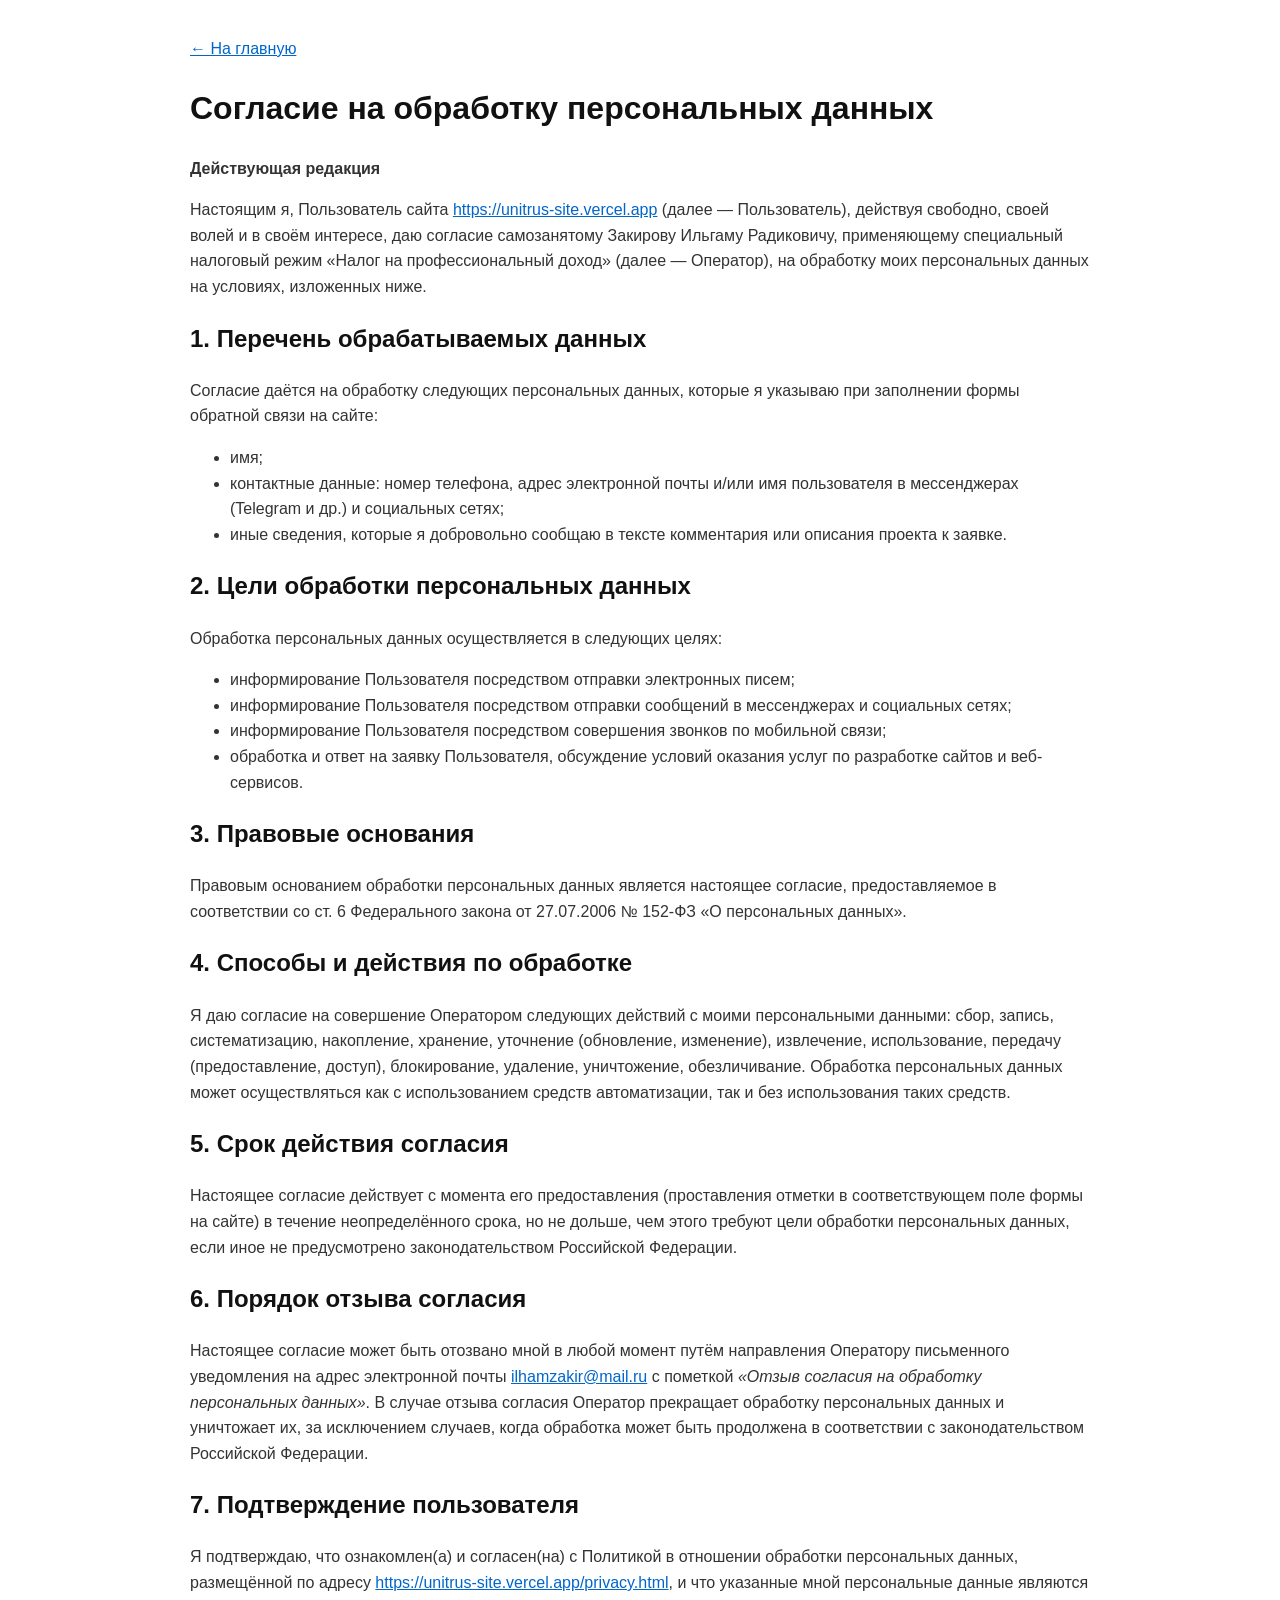
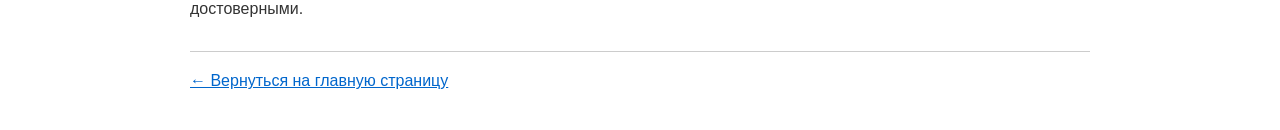
==== consent.html @ 4d6ddd2b "Create consent.html" ====
<!DOCTYPE html>
<html lang="ru">
<head>
    <meta charset="UTF-8">
    <meta name="viewport" content="width=device-width, initial-scale=1.0">
    <title>Согласие на обработку персональных данных</title>
    <style>
        body {
            font-family: Arial, sans-serif;
            line-height: 1.6;
            color: #333;
            max-width: 900px;
            margin: 0 auto;
            padding: 20px;
        }
        h1, h2 {
            color: #111;
        }
        a {
            color: #0066cc;
        }
    </style>
</head>
<body>

    <p><a href="index.html">&larr; На главную</a></p>

    <h1>Согласие на обработку персональных данных</h1>
    <p><strong>Действующая редакция</strong></p>

    <p>Настоящим я, Пользователь сайта <a href="https://unitrus-site.vercel.app">https://unitrus-site.vercel.app</a> (далее — Пользователь), действуя свободно, своей волей и в своём интересе, даю согласие самозанятому Закирову Ильгаму Радиковичу, применяющему специальный налоговый режим «Налог на профессиональный доход» (далее — Оператор), на обработку моих персональных данных на условиях, изложенных ниже.</p>

    <h2>1. Перечень обрабатываемых данных</h2>
    <p>Согласие даётся на обработку следующих персональных данных, которые я указываю при заполнении формы обратной связи на сайте:</p>
    <ul>
        <li>имя;</li>
        <li>контактные данные: номер телефона, адрес электронной почты и/или имя пользователя в мессенджерах (Telegram и др.) и социальных сетях;</li>
        <li>иные сведения, которые я добровольно сообщаю в тексте комментария или описания проекта к заявке.</li>
    </ul>

    <h2>2. Цели обработки персональных данных</h2>
    <p>Обработка персональных данных осуществляется в следующих целях:</p>
    <ul>
        <li>информирование Пользователя посредством отправки электронных писем;</li>
        <li>информирование Пользователя посредством отправки сообщений в мессенджерах и социальных сетях;</li>
        <li>информирование Пользователя посредством совершения звонков по мобильной связи;</li>
        <li>обработка и ответ на заявку Пользователя, обсуждение условий оказания услуг по разработке сайтов и веб-сервисов.</li>
    </ul>

    <h2>3. Правовые основания</h2>
    <p>Правовым основанием обработки персональных данных является настоящее согласие, предоставляемое в соответствии со ст. 6 Федерального закона от 27.07.2006 № 152-ФЗ «О персональных данных».</p>

    <h2>4. Способы и действия по обработке</h2>
    <p>Я даю согласие на совершение Оператором следующих действий с моими персональными данными: сбор, запись, систематизацию, накопление, хранение, уточнение (обновление, изменение), извлечение, использование, передачу (предоставление, доступ), блокирование, удаление, уничтожение, обезличивание. Обработка персональных данных может осуществляться как с использованием средств автоматизации, так и без использования таких средств.</p>

    <h2>5. Срок действия согласия</h2>
    <p>Настоящее согласие действует с момента его предоставления (проставления отметки в соответствующем поле формы на сайте) в течение неопределённого срока, но не дольше, чем этого требуют цели обработки персональных данных, если иное не предусмотрено законодательством Российской Федерации.</p>

    <h2>6. Порядок отзыва согласия</h2>
    <p>Настоящее согласие может быть отозвано мной в любой момент путём направления Оператору письменного уведомления на адрес электронной почты <a href="mailto:ilhamzakir@mail.ru">ilhamzakir@mail.ru</a> с пометкой <em>«Отзыв согласия на обработку персональных данных»</em>. В случае отзыва согласия Оператор прекращает обработку персональных данных и уничтожает их, за исключением случаев, когда обработка может быть продолжена в соответствии с законодательством Российской Федерации.</p>

    <h2>7. Подтверждение пользователя</h2>
    <p>Я подтверждаю, что ознакомлен(а) и согласен(на) с Политикой в отношении обработки персональных данных, размещённой по адресу <a href="https://unitrus-site.vercel.app/privacy.html" target="_blank">https://unitrus-site.vercel.app/privacy.html</a>, и что указанные мной персональные данные являются достоверными.</p>

    <hr style="margin-top: 30px; border: 0; border-top: 1px solid #ccc;">
    <p><a href="index.html">&larr; Вернуться на главную страницу</a></p>

</body>
</html>
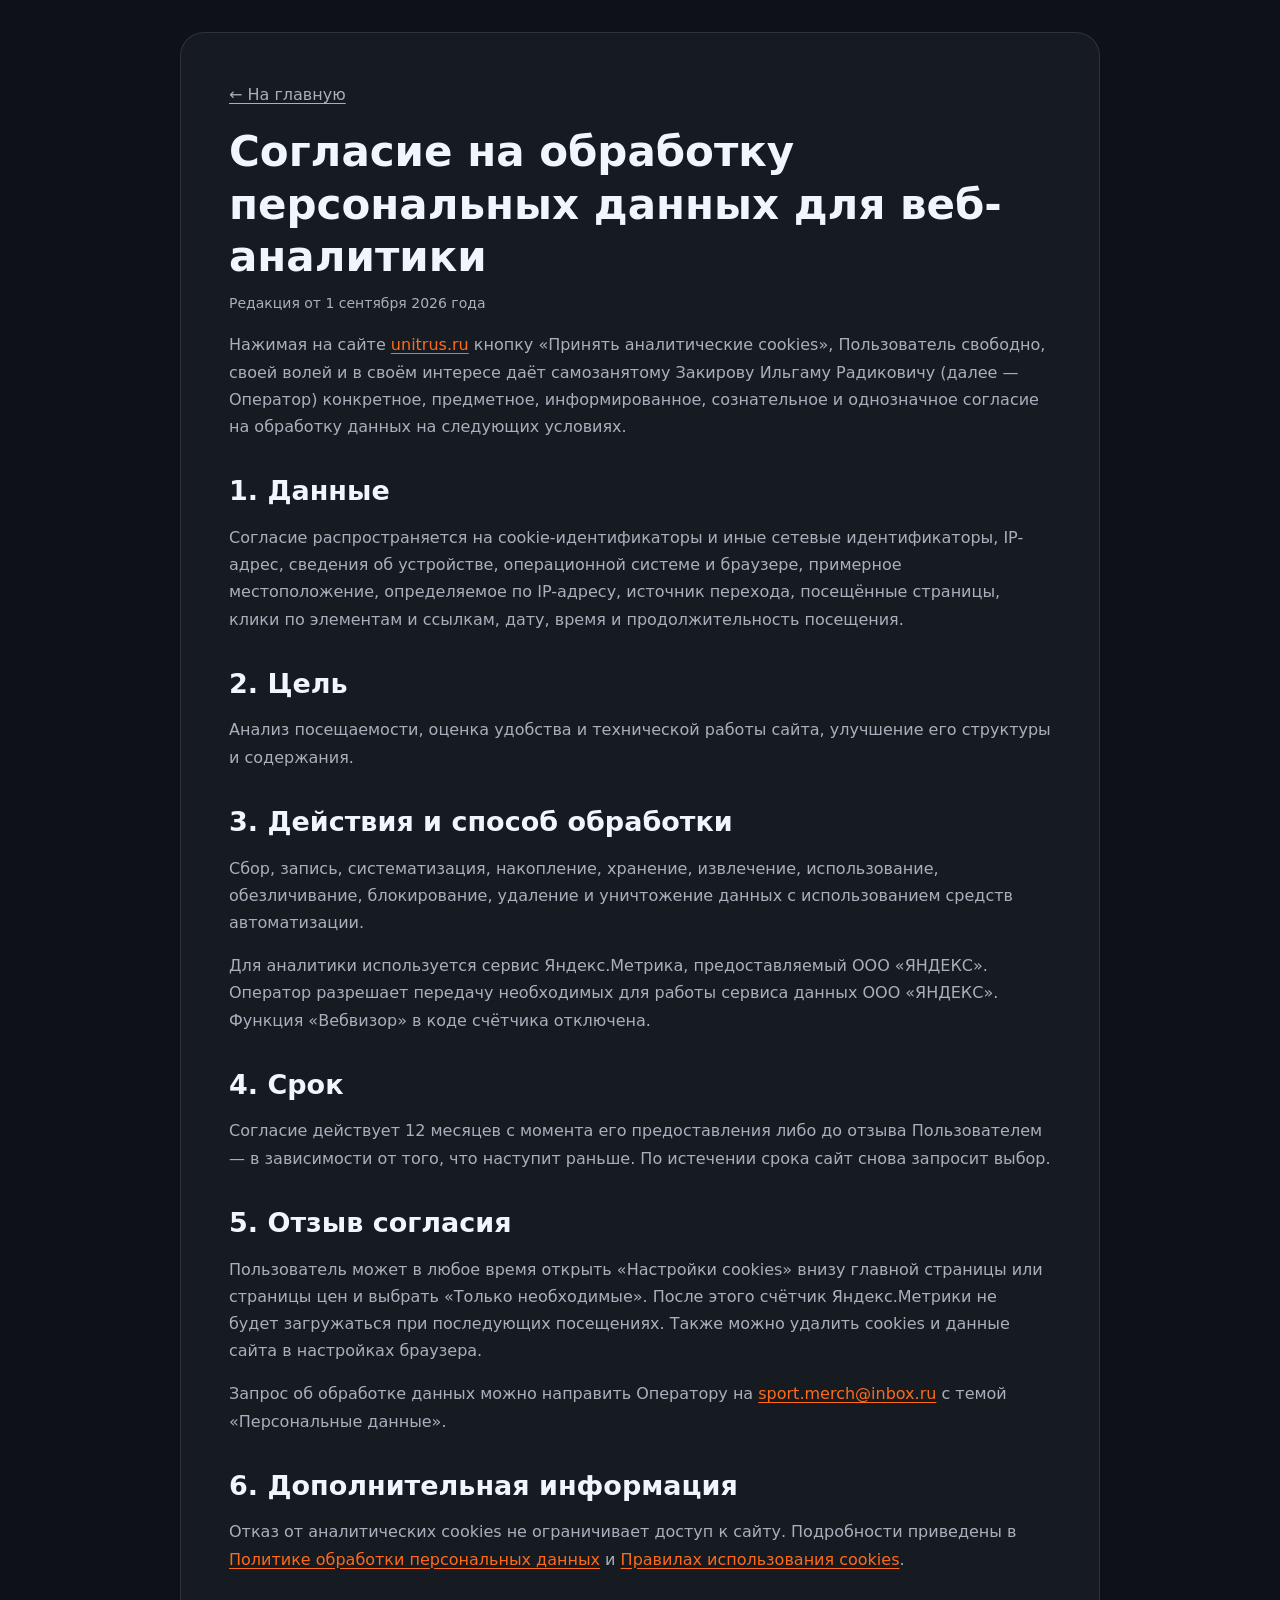
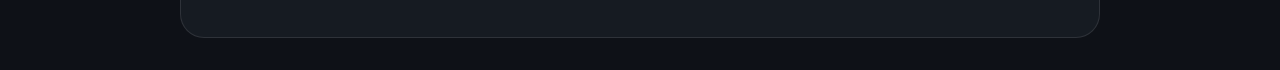
==== commit a0ad6ccf: "Make UNITRUS privacy and cookie handling compliant" ====
--- a/consent.html
+++ b/consent.html
@@ -1,69 +1,41 @@
-<!DOCTYPE html>
+<!doctype html>
 <html lang="ru">
 <head>
-    <meta charset="UTF-8">
-    <meta name="viewport" content="width=device-width, initial-scale=1.0">
-    <title>Согласие на обработку персональных данных</title>
-    <style>
-        body {
-            font-family: Arial, sans-serif;
-            line-height: 1.6;
-            color: #333;
-            max-width: 900px;
-            margin: 0 auto;
-            padding: 20px;
-        }
-        h1, h2 {
-            color: #111;
-        }
-        a {
-            color: #0066cc;
-        }
-    </style>
+  <meta charset="utf-8">
+  <meta name="viewport" content="width=device-width, initial-scale=1">
+  <title>Согласие на обработку данных для веб-аналитики — UNITRUS</title>
+  <meta name="description" content="Условия согласия на обработку данных с помощью Яндекс.Метрики на сайте UNITRUS.">
+  <link rel="canonical" href="https://unitrus.ru/consent.html">
+  <link rel="icon" type="image/png" href="/favicon.png">
+  <link rel="stylesheet" href="/assets/legal.css">
 </head>
 <body>
+  <main>
+    <a class="back-link" href="/">← На главную</a>
+    <h1>Согласие на обработку персональных данных для веб-аналитики</h1>
+    <p class="document-date">Редакция от 1 сентября 2026 года</p>
 
-    <p><a href="index.html">&larr; На главную</a></p>
+    <p>Нажимая на сайте <a href="https://unitrus.ru/">unitrus.ru</a> кнопку «Принять аналитические cookies», Пользователь свободно, своей волей и в своём интересе даёт самозанятому Закирову Ильгаму Радиковичу (далее — Оператор) конкретное, предметное, информированное, сознательное и однозначное согласие на обработку данных на следующих условиях.</p>
 
-    <h1>Согласие на обработку персональных данных</h1>
-    <p><strong>Действующая редакция</strong></p>
+    <h2>1. Данные</h2>
+    <p>Согласие распространяется на cookie-идентификаторы и иные сетевые идентификаторы, IP-адрес, сведения об устройстве, операционной системе и браузере, примерное местоположение, определяемое по IP-адресу, источник перехода, посещённые страницы, клики по элементам и ссылкам, дату, время и продолжительность посещения.</p>
 
-    <p>Настоящим я, Пользователь сайта <a href="https://unitrus-site.vercel.app">https://unitrus-site.vercel.app</a> (далее — Пользователь), действуя свободно, своей волей и в своём интересе, даю согласие самозанятому Закирову Ильгаму Радиковичу, применяющему специальный налоговый режим «Налог на профессиональный доход» (далее — Оператор), на обработку моих персональных данных на условиях, изложенных ниже.</p>
+    <h2>2. Цель</h2>
+    <p>Анализ посещаемости, оценка удобства и технической работы сайта, улучшение его структуры и содержания.</p>
 
-    <h2>1. Перечень обрабатываемых данных</h2>
-    <p>Согласие даётся на обработку следующих персональных данных, которые я указываю при заполнении формы обратной связи на сайте:</p>
-    <ul>
-        <li>имя;</li>
-        <li>контактные данные: номер телефона, адрес электронной почты и/или имя пользователя в мессенджерах (Telegram и др.) и социальных сетях;</li>
-        <li>иные сведения, которые я добровольно сообщаю в тексте комментария или описания проекта к заявке.</li>
-    </ul>
+    <h2>3. Действия и способ обработки</h2>
+    <p>Сбор, запись, систематизация, накопление, хранение, извлечение, использование, обезличивание, блокирование, удаление и уничтожение данных с использованием средств автоматизации.</p>
+    <p>Для аналитики используется сервис Яндекс.Метрика, предоставляемый ООО «ЯНДЕКС». Оператор разрешает передачу необходимых для работы сервиса данных ООО «ЯНДЕКС». Функция «Вебвизор» в коде счётчика отключена.</p>
 
-    <h2>2. Цели обработки персональных данных</h2>
-    <p>Обработка персональных данных осуществляется в следующих целях:</p>
-    <ul>
-        <li>информирование Пользователя посредством отправки электронных писем;</li>
-        <li>информирование Пользователя посредством отправки сообщений в мессенджерах и социальных сетях;</li>
-        <li>информирование Пользователя посредством совершения звонков по мобильной связи;</li>
-        <li>обработка и ответ на заявку Пользователя, обсуждение условий оказания услуг по разработке сайтов и веб-сервисов.</li>
-    </ul>
+    <h2>4. Срок</h2>
+    <p>Согласие действует 12 месяцев с момента его предоставления либо до отзыва Пользователем — в зависимости от того, что наступит раньше. По истечении срока сайт снова запросит выбор.</p>
 
-    <h2>3. Правовые основания</h2>
-    <p>Правовым основанием обработки персональных данных является настоящее согласие, предоставляемое в соответствии со ст. 6 Федерального закона от 27.07.2006 № 152-ФЗ «О персональных данных».</p>
+    <h2>5. Отзыв согласия</h2>
+    <p>Пользователь может в любое время открыть «Настройки cookies» внизу главной страницы или страницы цен и выбрать «Только необходимые». После этого счётчик Яндекс.Метрики не будет загружаться при последующих посещениях. Также можно удалить cookies и данные сайта в настройках браузера.</p>
+    <p>Запрос об обработке данных можно направить Оператору на <a href="mailto:sport.merch@inbox.ru">sport.merch@inbox.ru</a> с темой «Персональные данные».</p>
 
-    <h2>4. Способы и действия по обработке</h2>
-    <p>Я даю согласие на совершение Оператором следующих действий с моими персональными данными: сбор, запись, систематизацию, накопление, хранение, уточнение (обновление, изменение), извлечение, использование, передачу (предоставление, доступ), блокирование, удаление, уничтожение, обезличивание. Обработка персональных данных может осуществляться как с использованием средств автоматизации, так и без использования таких средств.</p>
-
-    <h2>5. Срок действия согласия</h2>
-    <p>Настоящее согласие действует с момента его предоставления (проставления отметки в соответствующем поле формы на сайте) в течение неопределённого срока, но не дольше, чем этого требуют цели обработки персональных данных, если иное не предусмотрено законодательством Российской Федерации.</p>
-
-    <h2>6. Порядок отзыва согласия</h2>
-    <p>Настоящее согласие может быть отозвано мной в любой момент путём направления Оператору письменного уведомления на адрес электронной почты <a href="mailto:ilhamzakir@mail.ru">ilhamzakir@mail.ru</a> с пометкой <em>«Отзыв согласия на обработку персональных данных»</em>. В случае отзыва согласия Оператор прекращает обработку персональных данных и уничтожает их, за исключением случаев, когда обработка может быть продолжена в соответствии с законодательством Российской Федерации.</p>
-
-    <h2>7. Подтверждение пользователя</h2>
-    <p>Я подтверждаю, что ознакомлен(а) и согласен(на) с Политикой в отношении обработки персональных данных, размещённой по адресу <a href="https://unitrus-site.vercel.app/privacy.html" target="_blank">https://unitrus-site.vercel.app/privacy.html</a>, и что указанные мной персональные данные являются достоверными.</p>
-
-    <hr style="margin-top: 30px; border: 0; border-top: 1px solid #ccc;">
-    <p><a href="index.html">&larr; Вернуться на главную страницу</a></p>
-
+    <h2>6. Дополнительная информация</h2>
+    <p>Отказ от аналитических cookies не ограничивает доступ к сайту. Подробности приведены в <a href="/privacy.html">Политике обработки персональных данных</a> и <a href="/cookies.html">Правилах использования cookies</a>.</p>
+  </main>
 </body>
 </html>
--- a/assets/legal.css
+++ b/assets/legal.css
@@ -0,0 +1,115 @@
+:root {
+  --bg: #0e1117;
+  --panel: #161b22;
+  --text: #f0f6fc;
+  --muted: #a8b0bb;
+  --line: rgba(255, 255, 255, 0.1);
+  --accent: #ff6a1a;
+}
+
+* {
+  box-sizing: border-box;
+}
+
+body {
+  margin: 0;
+  background: var(--bg);
+  color: var(--text);
+  font: 16px/1.7 system-ui, -apple-system, BlinkMacSystemFont, "Segoe UI", sans-serif;
+}
+
+main {
+  width: min(920px, calc(100% - 32px));
+  margin: 32px auto;
+  padding: clamp(24px, 5vw, 48px);
+  border: 1px solid var(--line);
+  border-radius: 24px;
+  background: var(--panel);
+}
+
+h1,
+h2 {
+  line-height: 1.25;
+}
+
+h1 {
+  margin: 18px 0 8px;
+  font-size: clamp(28px, 6vw, 42px);
+}
+
+h2 {
+  margin: 34px 0 12px;
+  font-size: clamp(21px, 4vw, 27px);
+}
+
+p,
+li {
+  color: var(--muted);
+}
+
+strong {
+  color: var(--text);
+}
+
+a {
+  color: var(--accent);
+  text-underline-offset: 3px;
+}
+
+.back-link {
+  display: inline-flex;
+  color: var(--muted);
+}
+
+.document-date {
+  margin-top: 0;
+  color: var(--muted);
+  font-size: 14px;
+}
+
+.notice {
+  padding: 18px;
+  border: 1px solid rgba(255, 106, 26, 0.35);
+  border-radius: 16px;
+  background: rgba(255, 106, 26, 0.08);
+}
+
+table {
+  width: 100%;
+  border-collapse: collapse;
+  margin: 18px 0;
+}
+
+th,
+td {
+  padding: 12px;
+  border: 1px solid var(--line);
+  color: var(--muted);
+  text-align: left;
+  vertical-align: top;
+}
+
+th {
+  color: var(--text);
+}
+
+@media (max-width: 640px) {
+  main {
+    width: min(100% - 20px, 920px);
+    margin: 10px auto;
+    padding: 20px;
+    border-radius: 18px;
+  }
+
+  table,
+  tbody,
+  tr,
+  th,
+  td {
+    display: block;
+  }
+
+  th {
+    border-bottom: 0;
+  }
+}
